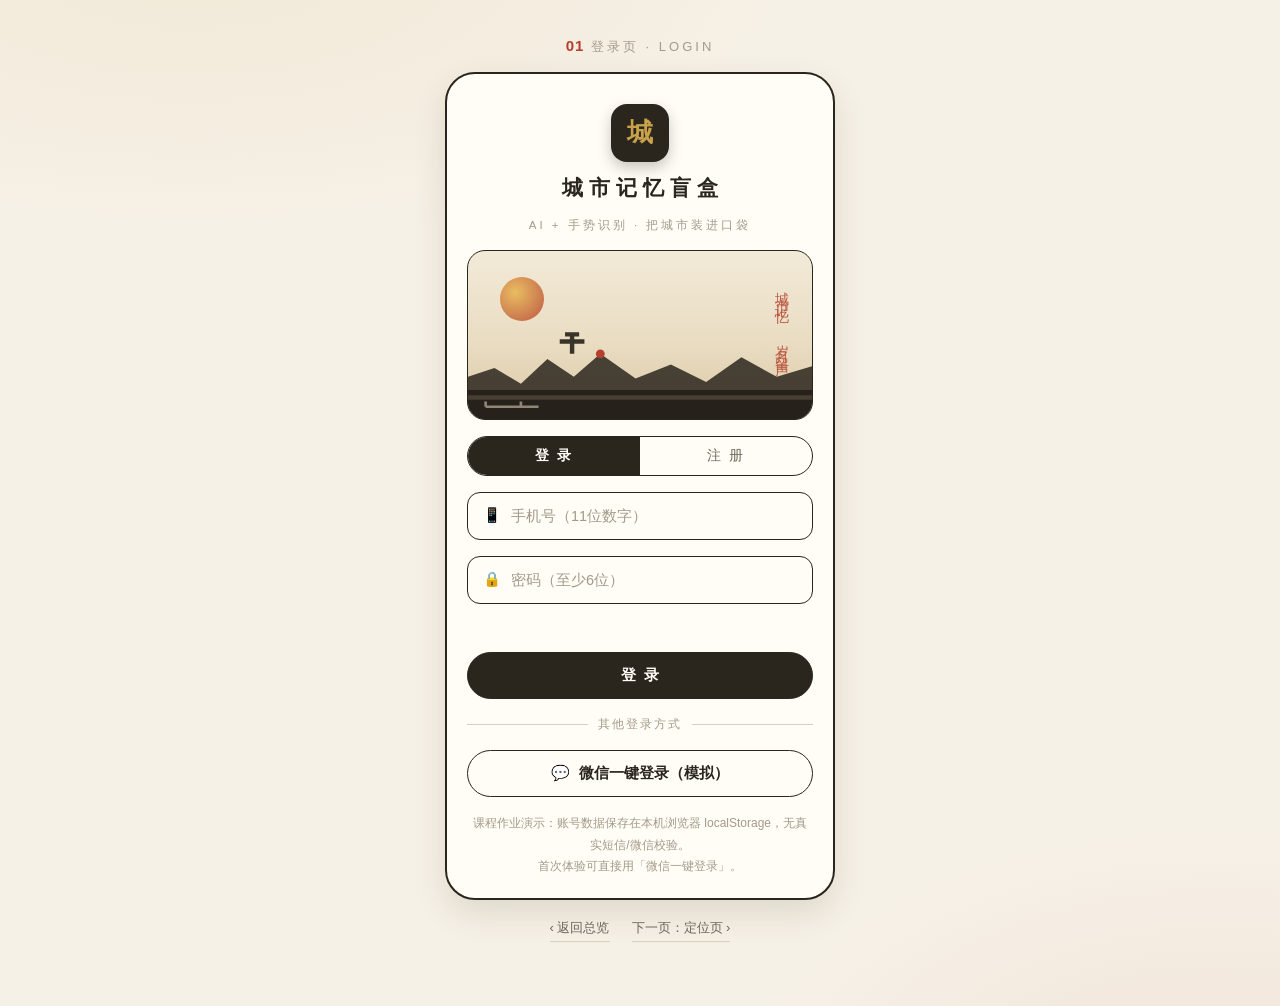
==== 01-login.html @ 227b2fe2 "城市记忆盲盒 v1.0" ====
<!DOCTYPE html>
<html lang="zh-CN">
<head>
<meta charset="UTF-8">
<meta name="viewport" content="width=device-width, initial-scale=1.0">
<title>登录 · 城市记忆盲盒</title>
<link rel="stylesheet" href="css/style.css">
<style>
.brand{display:flex;flex-direction:column;align-items:center;gap:10px;margin-top:6px;text-align:center}
.logo{
  width:58px;height:58px;border-radius:16px;background:var(--ink);color:var(--gold);
  display:flex;align-items:center;justify-content:center;font-family:var(--serif);
  font-size:26px;font-weight:700;box-shadow:0 6px 14px rgba(42,37,29,.25);
}
.brand h1{font-family:var(--serif);font-size:21px;letter-spacing:6px;text-indent:6px}
.brand p{font-size:11.5px;color:var(--ink-3);letter-spacing:3px}
.hero{
  height:170px;border:1.5px solid var(--ink);border-radius:var(--r-lg);overflow:hidden;
  position:relative;background:linear-gradient(180deg,#f2ead8 0%,#e9dcc2 55%,#dcc9a4 100%);
}
.hero svg{position:absolute;bottom:-2px;left:0;width:100%;height:auto}
.hero .sun{position:absolute;top:26px;left:32px;width:44px;height:44px;border-radius:50%;
  background:radial-gradient(circle at 35% 35%, #e8b64f, var(--seal));opacity:.85;animation:floaty 6s ease-in-out infinite}
.hero .tagline{position:absolute;top:30px;right:20px;font-family:var(--serif);writing-mode:vertical-rl;
  font-size:14px;letter-spacing:6px;color:var(--seal);opacity:.85}
.tabs{display:flex;border:1.5px solid var(--ink);border-radius:999px;overflow:hidden}
.tabs button{flex:1;border:none;background:transparent;padding:10px 0;font-size:14px;
  font-family:inherit;color:var(--ink-2);cursor:pointer;letter-spacing:2px}
.tabs button.on{background:var(--ink);color:var(--card);font-weight:600}
.err-tip{font-size:12px;color:var(--seal);min-height:16px;text-align:center}
</style>
</head>
<body>
<div class="page-tag"><b>01</b>&nbsp;登录页 · LOGIN</div>
<div class="phone">
  <div class="brand">
    <div class="logo">城</div>
    <h1>城市记忆盲盒</h1>
    <p>AI + 手势识别 · 把城市装进口袋</p>
  </div>

  <div class="hero">
    <div class="sun"></div>
    <div class="tagline">城市记忆 · 岁月留声</div>
    <svg viewBox="0 0 390 120" preserveAspectRatio="none" fill="none">
      <path d="M0 120 V70 L30 60 L60 78 L90 50 L120 70 L150 44 L190 72 L230 56 L270 76 L310 48 L350 70 L390 58 V120 Z" fill="#3a332a" opacity=".92"/>
      <path d="M118 44 V22 M110 22 H126 M104 30 H132" stroke="#3a332a" stroke-width="5"/>
      <circle cx="150" cy="44" r="5" fill="#b5402c"/>
      <path d="M0 120 V96 H390 V120" fill="#26211a"/>
      <path d="M20 104 H80 M20 104 V98 M60 104 V98" stroke="#8f8677" stroke-width="3"/>
      <path d="M-10 88 H400" stroke="#26211a" stroke-width="6"/>
    </svg>
  </div>

  <div class="tabs">
    <button id="tabLogin" class="on" type="button">登 录</button>
    <button id="tabReg" type="button">注 册</button>
  </div>

  <div class="field"><span>📱</span><input id="phone" maxlength="11" placeholder="手机号（11位数字）"></div>
  <div class="field" id="nickRow" style="display:none"><span>😀</span><input id="nick" maxlength="12" placeholder="昵称（可不填，默认用手机尾号）"></div>
  <div class="field"><span>🔒</span><input id="pwd" type="password" placeholder="密码（至少6位）"></div>
  <div class="field" id="pwd2Row" style="display:none"><span>🔒</span><input id="pwd2" type="password" placeholder="确认密码"></div>
  <div class="err-tip" id="err"></div>

  <button class="btn solid" id="submitBtn" type="button">登&nbsp;&nbsp;录</button>

  <div class="divider">其他登录方式</div>
  <button class="btn" id="wxBtn" type="button">💬&nbsp;&nbsp;微信一键登录（模拟）</button>

  <div class="note">课程作业演示：账号数据保存在本机浏览器 localStorage，无真实短信/微信校验。<br>首次体验可直接用「微信一键登录」。</div>
</div>
<nav class="pager"><a href="index.html">‹ 返回总览</a><a href="02-location.html">下一页：定位页 ›</a></nav>

<script src="js/data.js"></script>
<script src="js/app.js"></script>
<script>
(function(){
  var mode = 'login';
  var $ = function(id){ return document.getElementById(id); };

  /* 已登录则直接进首页 */
  if(Session.current()){
    toast('已登录，正在进入首页…', 1200);
    setTimeout(function(){ location.href = '03-home.html'; }, 700);
    return;
  }

  function setMode(m){
    mode = m;
    $('tabLogin').className = m === 'login' ? 'on' : '';
    $('tabReg').className = m === 'reg' ? 'on' : '';
    $('nickRow').style.display = m === 'reg' ? '' : 'none';
    $('pwd2Row').style.display = m === 'reg' ? '' : 'none';
    $('submitBtn').textContent = m === 'login' ? '登  录' : '注 册 并 登 录';
    $('err').textContent = '';
  }
  $('tabLogin').onclick = function(){ setMode('login'); };
  $('tabReg').onclick = function(){ setMode('reg'); };

  function err(msg){
    $('err').textContent = msg;
    document.querySelectorAll('.field input').forEach(function(inp){
      inp.parentElement.classList.remove('err');
    });
  }
  function randHue(){ return Math.floor(Math.random() * 360); }

  function doWxLogin(){
    var u = Session.current();
    if(!u){
      var id = 'wx_' + Math.random().toString(36).slice(2, 8);
      u = { id: id, phone: id, nick: '微信用户' + id.slice(3).toUpperCase(), hue: randHue(), isWx: true };
      Session.login(u);
    }
    toast('微信登录成功（模拟）');
    setTimeout(function(){ location.href = '03-home.html'; }, 500);
  }
  $('wxBtn').onclick = doWxLogin;

  $('submitBtn').onclick = function(){
    var phone = $('phone').value.trim();
    var pwd = $('pwd').value;
    if(!/^1\d{10}$/.test(phone)) return err('请输入 11 位手机号');
    if(pwd.length < 6) return err('密码至少 6 位');

    var users = Store.get('users', {});
    if(mode === 'reg'){
      if(users[phone]) return err('该手机号已注册，请直接登录');
      if($('pwd2').value !== pwd) return err('两次输入的密码不一致');
      var nick = $('nick').value.trim() || ('街坊' + phone.slice(-4));
      users[phone] = { pwd: pwd, nick: nick, hue: randHue(), createdAt: Date.now() };
      Store.set('users', users);
      Session.login({ id: phone, phone: phone, nick: nick, hue: users[phone].hue, isWx: false });
      toast('注册成功，欢迎来到城市记忆盲盒');
      setTimeout(function(){ location.href = '02-location.html'; }, 600);
    }else{
      var u = users[phone];
      if(!u || u.pwd !== pwd) return err('账号或密码不正确（未注册？请先注册）');
      Session.login({ id: phone, phone: phone, nick: u.nick, hue: u.hue, avatar: u.avatar || null, isWx: false });
      toast('登录成功，欢迎回来，' + u.nick);
      setTimeout(function(){ location.href = '03-home.html'; }, 600);
    }
  };
  $('pwd').addEventListener('keydown', function(e){ if(e.key === 'Enter') $('submitBtn').click(); });
})();
</script>
</body>
</html>
---- css/style.css ----
/* ============================================================
   城市记忆盲盒 · 最终版 共享样式
   风格：城市记忆 / 老物件 —— 纸墨底、朱砂红点缀、衬线标题
   ============================================================ */
:root{
  --paper:#f6f1e7;          /* 页面底 */
  --card:#fffdf6;           /* 卡片 */
  --ink:#2a251d;            /* 主墨色 */
  --ink-2:#6f675a;          /* 次级文字 */
  --ink-3:#a39a8a;          /* 弱文字 */
  --line:#d8cfbf;           /* 细边线 */
  --seal:#b5402c;           /* 朱砂红 */
  --seal-dk:#8f3222;
  --gold:#c8a24b;           /* 描金 */
  --green:#3d7a4f;
  --shadow:0 14px 34px rgba(60,45,20,.12);
  --r-lg:18px; --r-md:13px; --r-sm:9px;
  --serif:"Noto Serif SC","Songti SC","STZhongsong","SimSun",serif;
  --sans:"PingFang SC","Microsoft YaHei","Segoe UI",sans-serif;
}
*{margin:0;padding:0;box-sizing:border-box}
html{-webkit-text-size-adjust:100%}
body{
  background:
    radial-gradient(1100px 500px at 15% -5%, rgba(200,162,75,.10), transparent 60%),
    radial-gradient(900px 520px at 95% 110%, rgba(181,64,44,.08), transparent 55%),
    var(--paper);
  color:var(--ink);
  font-family:var(--sans);
  display:flex;flex-direction:column;align-items:center;
  padding:34px 16px 64px;min-height:100vh;line-height:1.6;
}
a{color:inherit}

/* ---------- 作业展示壳：页码标签 + 手机 + 翻页 ---------- */
.page-tag{font-size:13px;color:var(--ink-3);letter-spacing:3px;margin-bottom:14px}
.page-tag b{color:var(--seal);font-size:15px;letter-spacing:1px}
.phone{
  width:390px;max-width:100%;
  background:var(--card);
  border:2px solid var(--ink);border-radius:30px;
  padding:24px 20px 20px;
  display:flex;flex-direction:column;gap:16px;
  box-shadow:var(--shadow);
  min-height:640px;position:relative;
}
.phone.dark{background:#221e18;border-color:#0e0c09;color:#efe7d8}
.pager{margin-top:18px;display:flex;gap:22px;font-size:13px}
.pager a{color:var(--ink-2);text-decoration:none;border-bottom:1px solid var(--line);padding-bottom:2px}
.pager a:hover{color:var(--seal);border-color:var(--seal)}

/* ---------- 顶栏 ---------- */
.topbar{display:flex;align-items:center;gap:12px}
.back{
  width:34px;height:34px;flex:0 0 34px;border:1.5px solid var(--ink);border-radius:50%;
  display:flex;align-items:center;justify-content:center;font-size:16px;
  cursor:pointer;background:transparent;color:var(--ink);text-decoration:none;user-select:none;
}
.back:hover{background:var(--ink);color:var(--card)}
.title{font-size:17px;font-weight:700;font-family:var(--serif);letter-spacing:2px}
.spacer{flex:1}

/* ---------- 通用小组件 ---------- */
.chip{
  display:inline-flex;align-items:center;gap:5px;white-space:nowrap;
  border:1.5px solid var(--ink);border-radius:999px;
  font-size:12px;padding:4px 12px;color:var(--ink);cursor:default;
}
.chip.ghost{border-color:var(--line);color:var(--ink-2)}
.chip.seal{border-color:var(--seal);color:var(--seal);background:rgba(181,64,44,.06)}
.chip.gold{border-color:var(--gold);color:#8a6a1e;background:rgba(200,162,75,.10)}
.chip.click{cursor:pointer}
.btn{
  border:1.5px solid var(--ink);border-radius:999px;padding:13px 0;text-align:center;
  font-size:15px;font-weight:600;background:var(--card);color:var(--ink);
  cursor:pointer;user-select:none;transition:transform .06s ease, opacity .2s;
  text-decoration:none;display:block;
}
.btn:hover{transform:translateY(-1px)}
.btn:active{transform:translateY(1px)}
.btn.solid{background:var(--ink);color:var(--card)}
.btn.seal{background:var(--seal);border-color:var(--seal);color:#fff8ef}
.btn.ghost{border-color:var(--line);color:var(--ink-2);font-weight:400}
.btn.danger{border-color:var(--seal);color:var(--seal);background:transparent}
.btn[disabled]{opacity:.45;pointer-events:none}
.btn.sm{padding:8px 16px;font-size:13px}
.box{border:1.5px solid var(--ink);border-radius:var(--r-md)}
.field{
  display:flex;align-items:center;gap:10px;
  border:1.5px solid var(--ink);border-radius:var(--r-md);
  padding:0 15px;height:48px;font-size:14.5px;background:var(--card);
}
.field input{flex:1;border:none;outline:none;background:transparent;font-size:14.5px;color:var(--ink);min-width:0}
.field input::placeholder{color:var(--ink-3)}
.divider{display:flex;align-items:center;gap:10px;color:var(--ink-3);font-size:12px;letter-spacing:2px}
.divider::before,.divider::after{content:"";flex:1;height:1px;background:var(--line)}
.note{font-size:12px;color:var(--ink-3);text-align:center;line-height:1.8}
.avatar{
  border-radius:50%;display:flex;align-items:center;justify-content:center;
  color:#fff8ef;font-weight:700;flex:0 0 auto;user-select:none;
  border:1.5px solid var(--ink);
}

/* ---------- 底部导航 ---------- */
.tabbar{
  display:flex;border:1.5px solid var(--ink);border-radius:999px;
  padding:8px;margin-top:auto;background:var(--card);
}
.tab{
  flex:1;display:flex;flex-direction:column;align-items:center;gap:3px;
  font-size:11px;color:var(--ink-3);cursor:pointer;text-decoration:none;border-radius:999px;padding:4px 0;
}
.tab svg{width:20px;height:20px;stroke:currentColor;fill:none;stroke-width:2}
.tab.active{color:var(--seal);font-weight:700}
.tab.active svg{stroke:var(--seal)}
.tab:hover{color:var(--seal)}

/* ---------- Toast ---------- */
#toast{
  position:fixed;left:50%;bottom:64px;transform:translateX(-50%) translateY(20px);
  background:rgba(30,26,20,.92);color:#f7f1e4;font-size:13.5px;
  padding:11px 20px;border-radius:999px;opacity:0;pointer-events:none;
  transition:all .28s ease;z-index:999;max-width:80vw;text-align:center;
}
#toast.show{opacity:1;transform:translateX(-50%) translateY(0)}

/* ---------- 模态框 ---------- */
.mask{
  position:fixed;inset:0;background:rgba(28,22,14,.5);backdrop-filter:blur(2px);
  display:none;align-items:center;justify-content:center;z-index:900;padding:20px;
}
.mask.show{display:flex}
.dialog{
  width:340px;max-width:100%;background:var(--card);border:2px solid var(--ink);
  border-radius:var(--r-lg);padding:22px 20px;box-shadow:var(--shadow);
  display:flex;flex-direction:column;gap:14px;max-height:82vh;overflow:auto;
}
.dialog h3{font-family:var(--serif);font-size:17px;letter-spacing:2px;text-align:center}
.dialog .actions{display:flex;gap:10px}
.dialog .actions .btn{flex:1;padding:10px 0;font-size:14px}

/* ---------- 表单校验提示 ---------- */
.field.err{border-color:var(--seal);animation:shake .3s}
@keyframes shake{25%{transform:translateX(-4px)}75%{transform:translateX(4px)}}

/* ---------- 进度条 ---------- */
.track{flex:1;height:8px;border:1px solid var(--ink-3);border-radius:5px;overflow:hidden;background:var(--card)}
.fill{height:100%;background:linear-gradient(90deg,var(--seal),var(--gold));transition:width .5s ease}

/* ---------- 通用列表行 ---------- */
.menurow{
  border:1.5px solid var(--ink);border-radius:var(--r-md);padding:14px 16px;
  display:flex;align-items:center;gap:10px;font-size:14px;cursor:pointer;
  background:var(--card);text-decoration:none;color:var(--ink);
}
.menurow:hover{background:#fbf7ec}
.menurow .chev{margin-left:auto;color:var(--ink-3);font-size:17px}
.menurow .sub{font-size:11.5px;color:var(--ink-3)}

/* ---------- 空状态 ---------- */
.empty{
  border:1.5px dashed var(--line);border-radius:var(--r-md);
  padding:28px 16px;text-align:center;color:var(--ink-3);font-size:13px;line-height:2;
}
.empty .big{font-size:30px}

/* ---------- 动画工具 ---------- */
@keyframes floaty{0%,100%{transform:translateY(0)}50%{transform:translateY(-9px)}}
@keyframes spinSlow{to{transform:rotate(360deg)}}
@keyframes pulse{0%,100%{opacity:.5}50%{opacity:1}}
@media (max-width:430px){ body{padding:18px 8px 48px} .phone{border-radius:24px} }
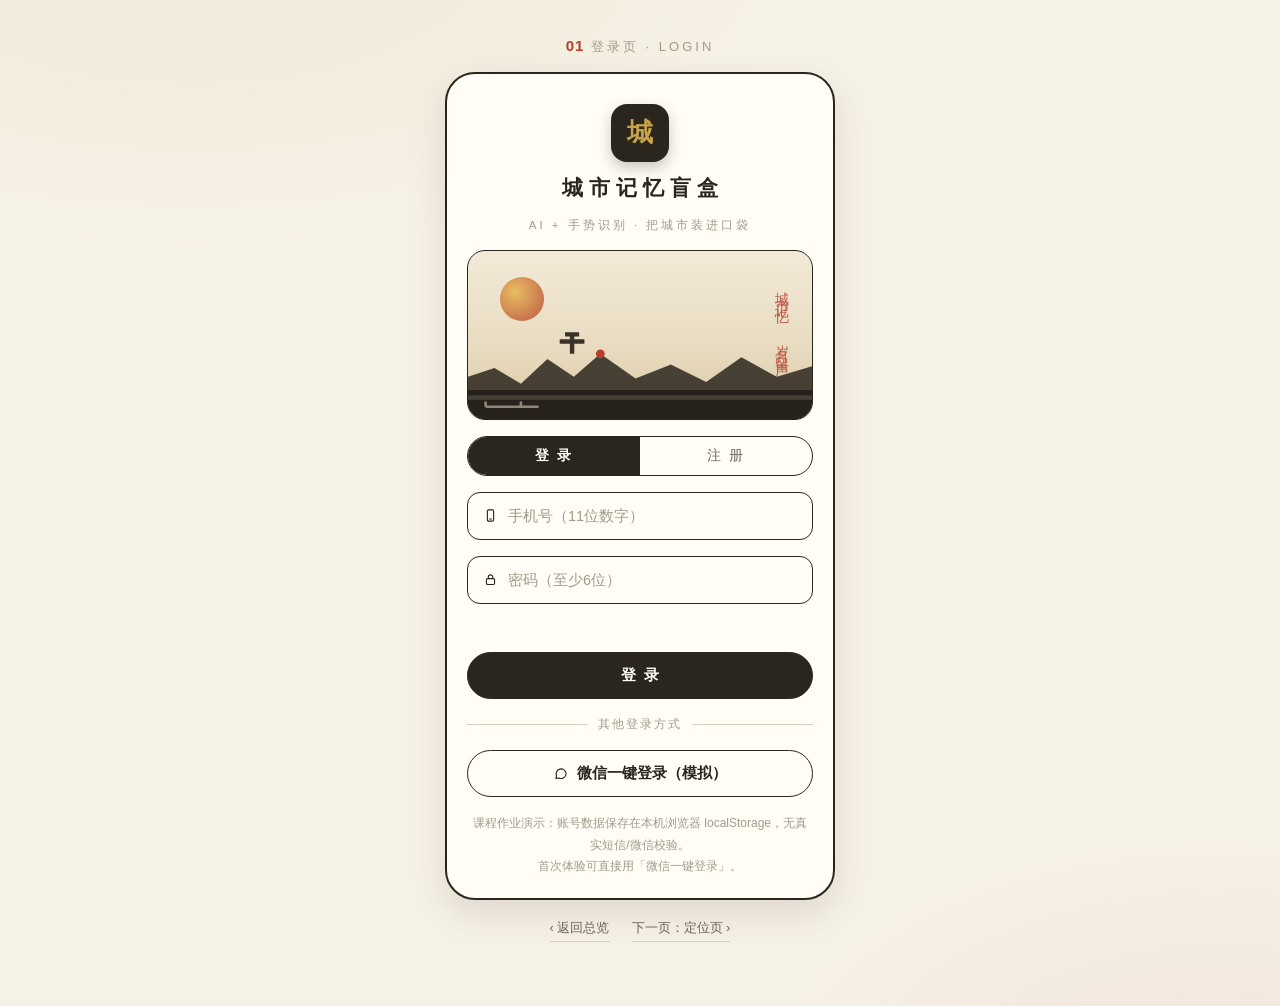
==== commit 86f067e7: "图标真实化" ====
--- a/01-login.html
+++ b/01-login.html
@@ -57,16 +57,16 @@
     <button id="tabReg" type="button">注 册</button>
   </div>
 
-  <div class="field"><span>📱</span><input id="phone" maxlength="11" placeholder="手机号（11位数字）"></div>
-  <div class="field" id="nickRow" style="display:none"><span>😀</span><input id="nick" maxlength="12" placeholder="昵称（可不填，默认用手机尾号）"></div>
-  <div class="field"><span>🔒</span><input id="pwd" type="password" placeholder="密码（至少6位）"></div>
-  <div class="field" id="pwd2Row" style="display:none"><span>🔒</span><input id="pwd2" type="password" placeholder="确认密码"></div>
+  <div class="field"><span><svg class="ico" width="15" height="15" viewBox="0 0 24 24" fill="none" stroke="currentColor" stroke-width="1.8" stroke-linecap="round" stroke-linejoin="round" aria-hidden="true"><rect x="7" y="3" width="10" height="18" rx="2"/><path d="M10.5 17.5h3"/></svg></span><input id="phone" maxlength="11" placeholder="手机号（11位数字）"></div>
+  <div class="field" id="nickRow" style="display:none"><span><svg class="ico" width="15" height="15" viewBox="0 0 24 24" fill="none" stroke="currentColor" stroke-width="1.8" stroke-linecap="round" stroke-linejoin="round" aria-hidden="true"><circle cx="12" cy="8" r="3.5"/><path d="M5.5 20c1.2-3.4 3.6-5 6.5-5s5.3 1.6 6.5 5"/></svg></span><input id="nick" maxlength="12" placeholder="昵称（可不填，默认用手机尾号）"></div>
+  <div class="field"><span><svg class="ico" width="15" height="15" viewBox="0 0 24 24" fill="none" stroke="currentColor" stroke-width="1.8" stroke-linecap="round" stroke-linejoin="round" aria-hidden="true"><rect x="5.5" y="10.5" width="13" height="9.5" rx="2"/><path d="M8.5 10.5V8a3.5 3.5 0 0 1 7 0v2.5"/></svg></span><input id="pwd" type="password" placeholder="密码（至少6位）"></div>
+  <div class="field" id="pwd2Row" style="display:none"><span><svg class="ico" width="15" height="15" viewBox="0 0 24 24" fill="none" stroke="currentColor" stroke-width="1.8" stroke-linecap="round" stroke-linejoin="round" aria-hidden="true"><rect x="5.5" y="10.5" width="13" height="9.5" rx="2"/><path d="M8.5 10.5V8a3.5 3.5 0 0 1 7 0v2.5"/></svg></span><input id="pwd2" type="password" placeholder="确认密码"></div>
   <div class="err-tip" id="err"></div>
 
   <button class="btn solid" id="submitBtn" type="button">登&nbsp;&nbsp;录</button>
 
   <div class="divider">其他登录方式</div>
-  <button class="btn" id="wxBtn" type="button">💬&nbsp;&nbsp;微信一键登录（模拟）</button>
+  <button class="btn" id="wxBtn" type="button"><svg class="ico" width="15" height="15" viewBox="0 0 24 24" fill="none" stroke="currentColor" stroke-width="1.8" stroke-linecap="round" stroke-linejoin="round" aria-hidden="true"><path d="M21 12a8 8 0 0 1-11.6 7.1L4.5 20l1.2-4.1A8 8 0 1 1 21 12z"/></svg>&nbsp;&nbsp;微信一键登录（模拟）</button>
 
   <div class="note">课程作业演示：账号数据保存在本机浏览器 localStorage，无真实短信/微信校验。<br>首次体验可直接用「微信一键登录」。</div>
 </div>
@@ -133,7 +133,7 @@
       Store.set('users', users);
       Session.login({ id: phone, phone: phone, nick: nick, hue: users[phone].hue, isWx: false });
       toast('注册成功，欢迎来到城市记忆盲盒');
-      setTimeout(function(){ location.href = '02-location.html'; }, 600);
+      setTimeout(function(){ location.href = '03-home.html'; }, 600);
     }else{
       var u = users[phone];
       if(!u || u.pwd !== pwd) return err('账号或密码不正确（未注册？请先注册）');
--- a/css/style.css
+++ b/css/style.css
@@ -169,3 +169,18 @@
 @keyframes spinSlow{to{transform:rotate(360deg)}}
 @keyframes pulse{0%,100%{opacity:.5}50%{opacity:1}}
 @media (max-width:430px){ body{padding:18px 8px 48px} .phone{border-radius:24px} }
+
+/* ---------- 线性图标 ---------- */
+.ico{display:inline-block;vertical-align:-0.18em;flex:0 0 auto}
+
+/* ---------- 老物件悬空展台（方案A） ---------- */
+.pedestal{position:relative;display:inline-flex;align-items:center;justify-content:center}
+.pedestal .glow{position:absolute;inset:0;border-radius:50%;
+  background:radial-gradient(60% 55% at 50% 44%, rgba(232,182,79,.30), rgba(20,16,10,0) 72%)}
+.pedestal .art{position:relative;width:100%;height:100%;animation:artFloat 3.4s ease-in-out infinite}
+.pedestal .shadow{position:absolute;bottom:2%;left:50%;width:58%;height:11%;
+  transform:translateX(-50%);border-radius:50%;
+  background:radial-gradient(50% 50% at 50% 50%, rgba(0,0,0,.5), rgba(0,0,0,0) 70%);
+  animation:artShadow 3.4s ease-in-out infinite}
+@keyframes artFloat{0%,100%{transform:translateY(0)}50%{transform:translateY(-6%)}}
+@keyframes artShadow{0%,100%{transform:translateX(-50%) scaleX(1);opacity:.75}50%{transform:translateX(-50%) scaleX(.8);opacity:.5}}
